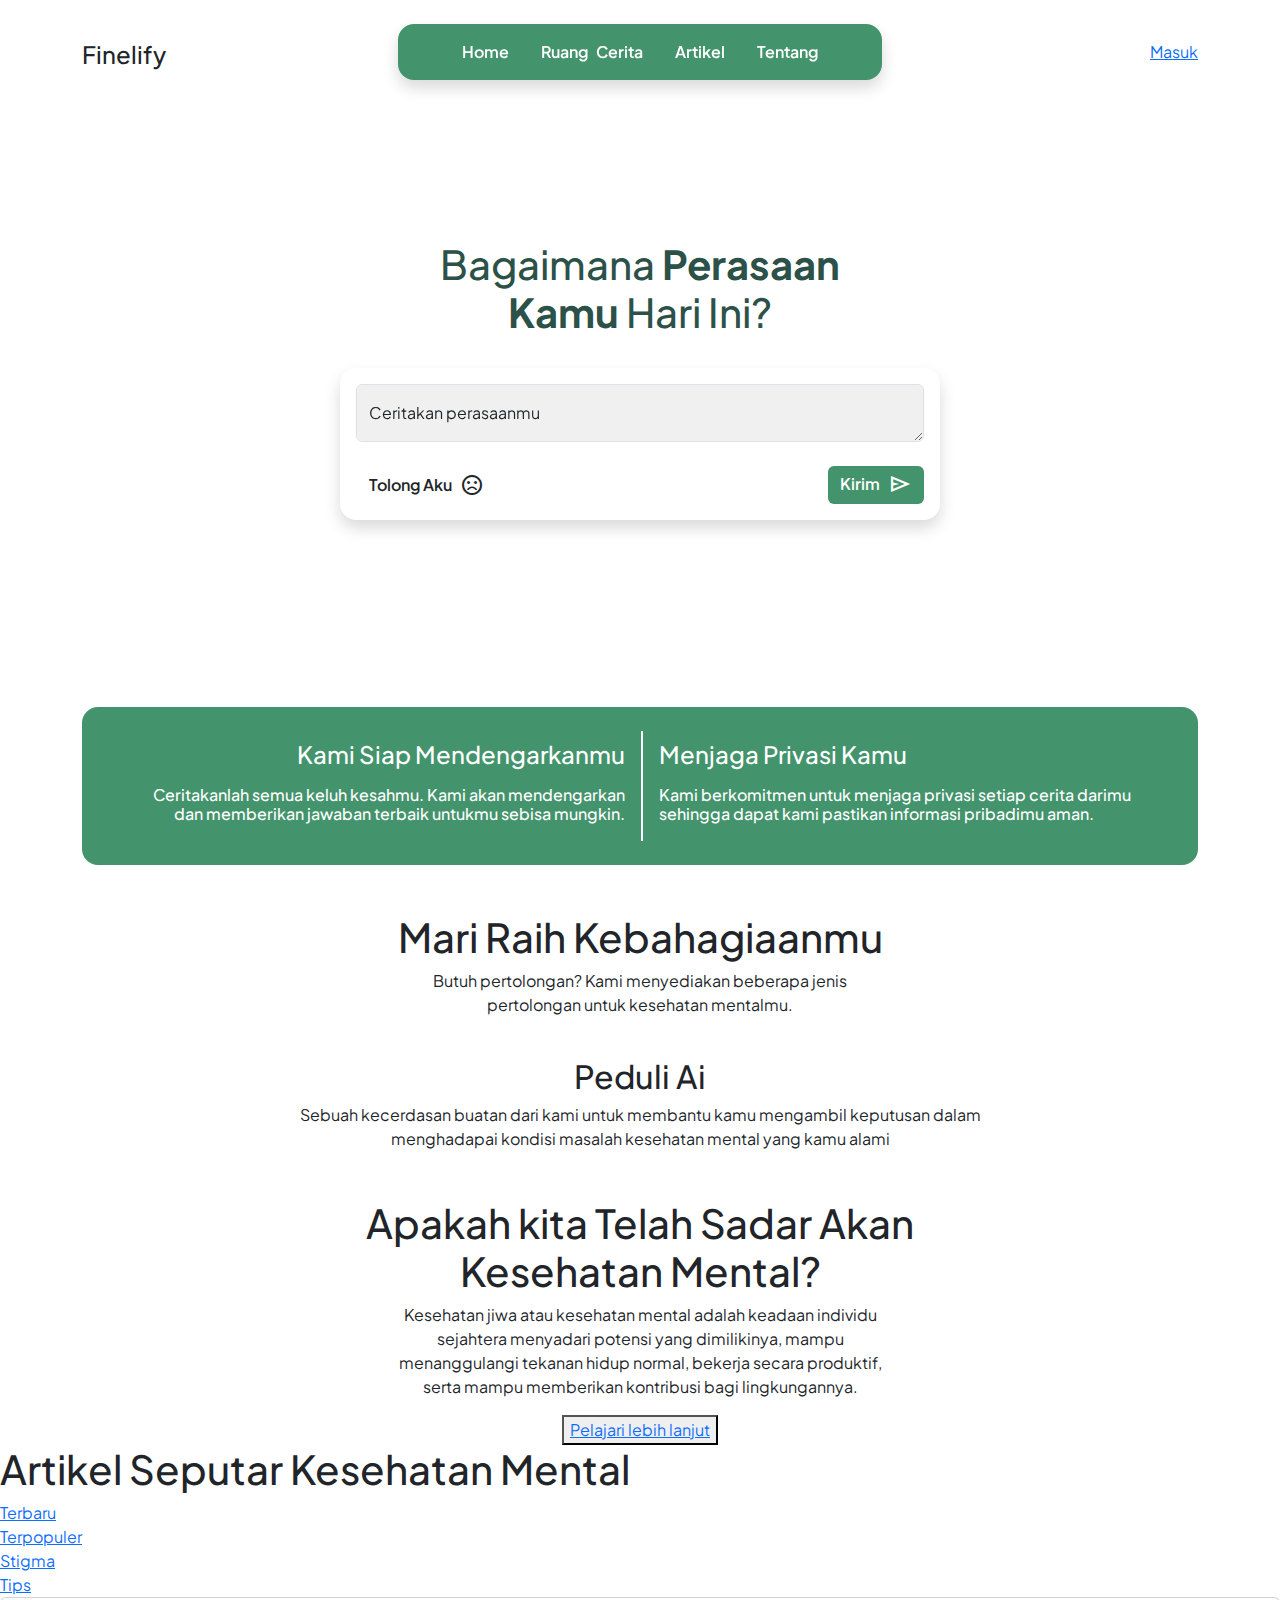
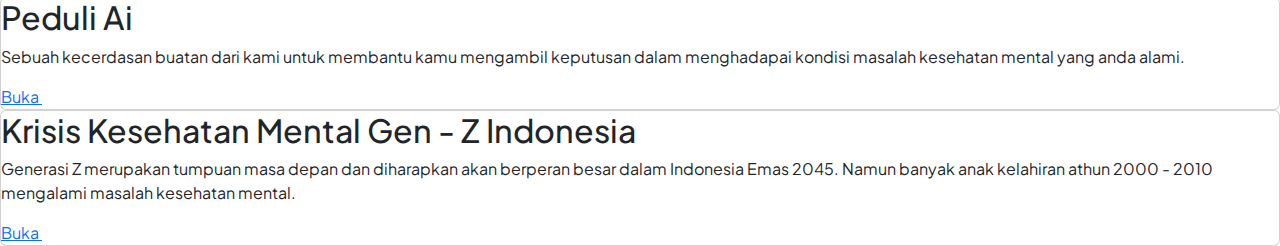
==== index.html @ 1e7fe2a2 "update" ====
<!DOCTYPE html>
<html lang="en">
<head>
    <meta charset="UTF-8">
    <meta name="viewport" content="width=device-width, initial-scale=1.0">
    <title>Finelify</title>
    <link rel="stylesheet" href="style.css">
    <link rel="stylesheet" href="https://fonts.googleapis.com/css2?family=Material+Symbols+Outlined">
    <link href="https://cdn.jsdelivr.net/npm/bootstrap@5.3.3/dist/css/bootstrap.min.css" rel="stylesheet" integrity="sha384-QWTKZyjpPEjISv5WaRU9OFeRpok6YctnYmDr5pNlyT2bRjXh0JMhjY6hW+ALEwIH" crossorigin="anonymous">
    <link rel="stylesheet" href="https://cdnjs.cloudflare.com/ajax/libs/animate.css/4.1.1/animate.min.css" />
    <link href="https://unpkg.com/aos@2.3.1/dist/aos.css" rel="stylesheet">
</head>
<body>
    <nav class="container d-flex justify-content-between mt-4">
        <div class="mt-3">
            <h4>Finelify</h4>
        </div>
        <div class="sticky-nav animate__animated animate__fadeInDownBig">
            <ul class="d-flex justify-content-center align-items-center py-3 px-5 rounded-4 shadow">
                <li><a href="#home" class="link-nav-text pt-1 px-3 fw-lg">Home</a></li>
                <li><a href="#ruang_cerita" class="link-nav-text pt-1 px-3 fw-lg">Ruang<span style="color: #43936C;">/</span>Cerita</a></li>
                <li><a href="#artikel" class="link-nav-text pt-1 px-3 fw-lg">Artikel</a></li>
                <li><a href="#tentang" class="link-nav-text pt-1 px-3 fw-lg">Tentang</a></li>
            </ul>
        </div>
        <div class="mt-3">
            <a href="login.html">Masuk</a>
            
        </div>
    </nav>

    <main class="container">
        <div class="hero d-flex justify-content-center align-items-center flex-column" style="height: 70vh; top: 100%;">
            <h1 style="
                color: #2C5148;
                max-width: 400px;
                text-align: center;
                ">
                Bagaimana <span class="fw-xl">Perasaan</span> <span class="fw-xl">Kamu</span> Hari Ini?
            </h1>
            <div class="container my-4 py-3 px-3 shadow rounded-4 bg-white" style="max-width: 600px;">
                <div class="form-floating">
                    <textarea class="form-control" style="background-color: #f0f0f0;" placeholder="Leave a comment here" id="floatingTextarea2" style="height: 100px"></textarea>
                    <label for="floatingTextarea2 ">Ceritakan perasaanmu</label>
                </div>
                <div class="d-flex justify-content-between mt-4">
                    <a class="d-flex justify-content-center btn flex-end" href="">
                       <span class="fw-lg me-2">Tolong Aku</span><span class="material-symbols-outlined">sentiment_dissatisfied</span>
                    </a>
                    <a class="d-flex justify-content-center btn flex-end btn-primary" href="" style="background-color: #43936C; border: none;">
                        <span class="fw-lg me-2">Kirim</span><span class="material-symbols-outlined">send</span>
                    </a>
                </div>
            </div>
            <img src="assets/ellipse.png" class="ellipse-left" alt="">
            <img src="assets/ellipse.png" class="ellipse-center" alt="">
            <img src="assets/ellipse.png" class="ellipse-right" alt="">
        </div>
        <div class="mb-5 rounded-4 animate__animated animate__fadeInUp" style="background-color: #43936C;">
            <div class="d-flex justify-content-center align-items-center px-5 py-4">
                <div class="ps1">
                    <h4 class="text-white mb-3" style="text-align: end;">Kami Siap Mendengarkanmu</h4>
                    <h6 class="text-white" style="text-align: end;">Ceritakanlah semua keluh kesahmu. Kami akan mendengarkan dan memberikan jawaban terbaik untukmu sebisa mungkin.</h6>
                </div>
                <div class="vl mx-3"></div>
                <div class="pe-1">
                    <h4 class="text-white mb-3" style="text-align: start;">Menjaga Privasi Kamu</h4>
                    <h6 class="text-white">Kami berkomitmen untuk menjaga privasi setiap cerita darimu sehingga dapat kami pastikan informasi pribadimu aman. </h6>
                </div>
            </div>
        </div>   
    </main>


    <section class="carousel" id="carousel">

        <div class="text-center">
            <h1>Mari Raih Kebahagiaanmu</h1>
            <p class="text1">Butuh pertolongan? Kami menyediakan beberapa jenis <br>
            pertolongan untuk kesehatan mentalmu.</p>
            <img src="assets/logo.png" alt="">
        </div>
        <div class="text-center">
            <h2>Peduli Ai</h2>
            <p class="text2">Sebuah kecerdasan buatan dari kami untuk membantu kamu mengambil keputusan dalam <br>
                menghadapai kondisi masalah kesehatan mental yang kamu alami</p>
        </div>

        <div class="dot-container d-flex justify-content-center gap-2 mt-5">
            <div class="dot bg-primary"></div>
            <div class="dot bg-secondary"></div>
            <div class="dot bg-secondary"></div>
            <div class="dot bg-secondary"></div>
            <div class="dot bg-secondary"></div>
            <div class="dot bg-secondary"></div>
          </div>




    <section class="education">

        <div class="text-center">
            <h1>Apakah kita Telah Sadar Akan <br>
            Kesehatan Mental?</h1>
            <p class="text1">Kesehatan jiwa atau kesehatan mental adalah keadaan individu <br>
            sejahtera menyadari potensi yang dimilikinya, mampu <br>
             menanggulangi tekanan hidup normal, bekerja secara produktif, <br>
             serta mampu memberikan kontribusi bagi lingkungannya.</p>
        </div>

        <div class="text-center">
            <button class="lanjut">
                <a href="">Pelajari lebih lanjut</a>
            </button>
        </div>


    </section>

    </section>


    <section class="artikelcard" id="artikel">
        
        <div class="mainpage">
            <h1>Artikel Seputar Kesehatan Mental</h1>

            <div class="kategori">
                <li><a href="#"><span class="underline">Terbaru</span></a></li>
                <li><a href="#">Terpopuler</a></li>
                <li><a href="#">Stigma</a></li>
                <li><a href="">Tips</a></li>
            </div>


            <div class="card-container">
                <div class="card">
                    <img src="assets/1.png" alt="">
                    <div class="card-content">
                        <h2>Peduli Ai</h2>
                        <p>Sebuah kecerdasan buatan dari kami untuk membantu kamu mengambil keputusan dalam menghadapai kondisi 
                        masalah kesehatan mental yang anda alami.</p>
                        <a href="" class="card-button">Buka
                            <img src="assets/Frame 22.png" alt="">
                        </a>
                    </div>
                </div>
                <div class="card">
                    <img src="assets/2.png" alt="">
                    <div class="card-content">
                        <h2>Krisis Kesehatan Mental Gen - Z Indonesia</h2>
                        <p>Generasi Z merupakan tumpuan masa depan dan diharapkan akan berperan besar dalam 
                        Indonesia Emas 2045. Namun banyak anak kelahiran athun 2000 - 2010 mengalami masalah kesehatan mental.</p>
                        <a href="" class="card-button">Buka
                            <img src="assets/Frame 22.png" alt="">
                        </a>
                    </div>
                </div>
            </div>


        </div>
        
    </section>


</body>
</html>
---- style.css ----
@import url('https://fonts.googleapis.com/css2?family=Plus+Jakarta+Sans:ital,wght@0,200..800;1,200..800&display=swap');

html * {
    font-family: "Plus Jakarta Sans", sans-serif;   
}

/* Navbar */
ul {
    list-style-type: none;
    background-color: #43936C;
}

.link-nav {
    text-decoration: none;
    color: #ffff;
    transition: 0.3s ease;
}

.link-nav-text {
    text-decoration: none;
    color: #ffff;
    transition: 0.3s ease;
}

.link-nav-text:hover {
    color: #C0DBCE;
    transition: 0.3s ease;
}

.link-nav-text:active {
    transform: scale(0.92);
    transition: 0.3s ease;
}

.link-nav-text:focus {
    transform: scale(0.5);
    transition: 0.3s ease;
}

.sticky-nav {
    position: fixed;
    display: flex;
    justify-content: center;
    align-items: center;
    z-index: 1;
    right: 50%;
    left: 50%;
}

.fw-sm {
    font-weight: 200;
}

.fw-df {
    font-weight: 400;
}

.fw-md {
    font-weight: 500;
}

.fw-lg {
    font-weight: 600;
}

.fw-xl {
    font-weight: 700;
}

.ellipse-left {
    position: absolute;
    right: 0;
    z-index: -1;
}

.ellipse-center {
    position: absolute;
    z-index: -1;
}

.ellipse-right {
    position: absolute;
    left: 0;
    z-index: -1;

}

.vl {
    border: 1px solid rgb(255, 255, 255);
    height: 110px;
  }


.login{
    margin: 0;
    padding: 0;
    box-sizing: border-box;
    position: relative;
    width: 100%;
    height: 100vh;
    display: flex;
}

section .imgbx{
    position: relative;
    width: 50%;
    height: 100%;
}

section .imgbx img {
    position: absolute;
    top: 0;
    left: 0;
    width: 60%;
    height: 100%;
    object-fit: cover;
}

section .contentbx {
    display: flex;
    justify-content:center;
    align-items: center;
    padding-left: 28%;
    width: 100%;
    height: 100%;
    position:absolute;
}

section .contentbx .formbx {
    width: 80%;
}

section .contentbx .formbx h2 {
    color: #214936;
    font-weight: bold;
    font-size: 2em;
    margin-bottom: 20px;
    display: inline-block;
    letter-spacing: 1px;

}

section .contentbx .formbx .inputbx {
    margin-bottom: 10px;

}

.forgot a {
    font-size: 14px;
    color: #214936;
    
}

.inputbx a{
    color: #214936;
}

section .contentbx .formbx .continue p{
    padding-left: 42%;
}

section .contentbx .formbx .inputbx span {
    font-size: 16px;
    margin-bottom: 5px;
    display: inline-block;
    color: #214936;
    font-weight: 500;
}

section .contentbx .formbx .agree{
    font-weight: 400;
    font-size: 14px;
}

section .contentbx .formbx .inputbx input{
    width: 100%;
    padding: 10px 20px;
    border-top: 1px solid black;
    outline: none;
    border: none;
} 

section .contentbx .formbx .inputbx input[type="submit"]{
    background: #43936C;
    color: #fff;
    outline: none;
    border: none;
    font-weight: medium;
    cursor: pointer;
    border-radius: 15px;
    margin-top: 15px;
}

section .contentbx .formbx .inputbx input[type="submit"]:hover{
    background: #347153;
}

.inputbx .btn{
    width: 100%;
    background-color: transparent;
    border-radius: 15px;
    cursor: pointer;
    margin-top: 10px;
    border: 1px solid #214936;
}


.btn img{
    width: 40px;
    height: 40px;
}

.inputbx p{
    margin-top: 15px;
    padding-left: 30%;
}
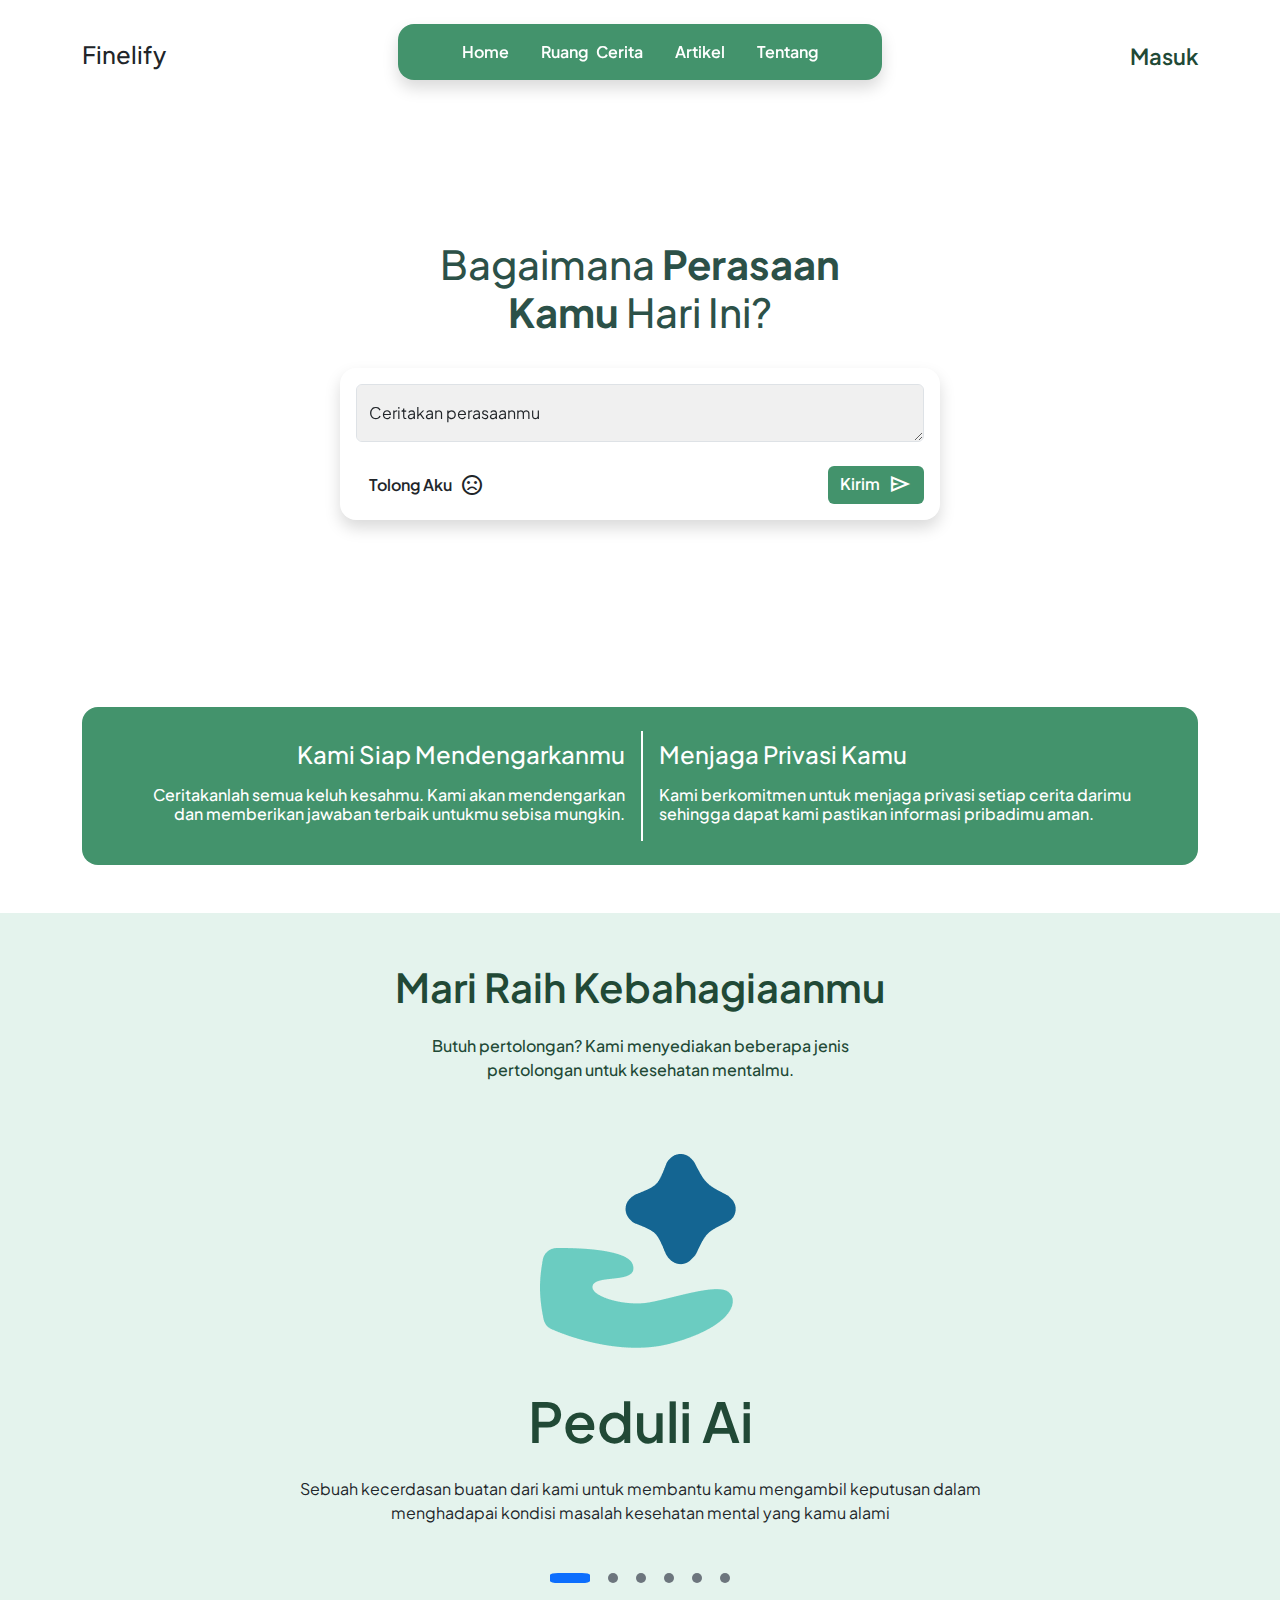
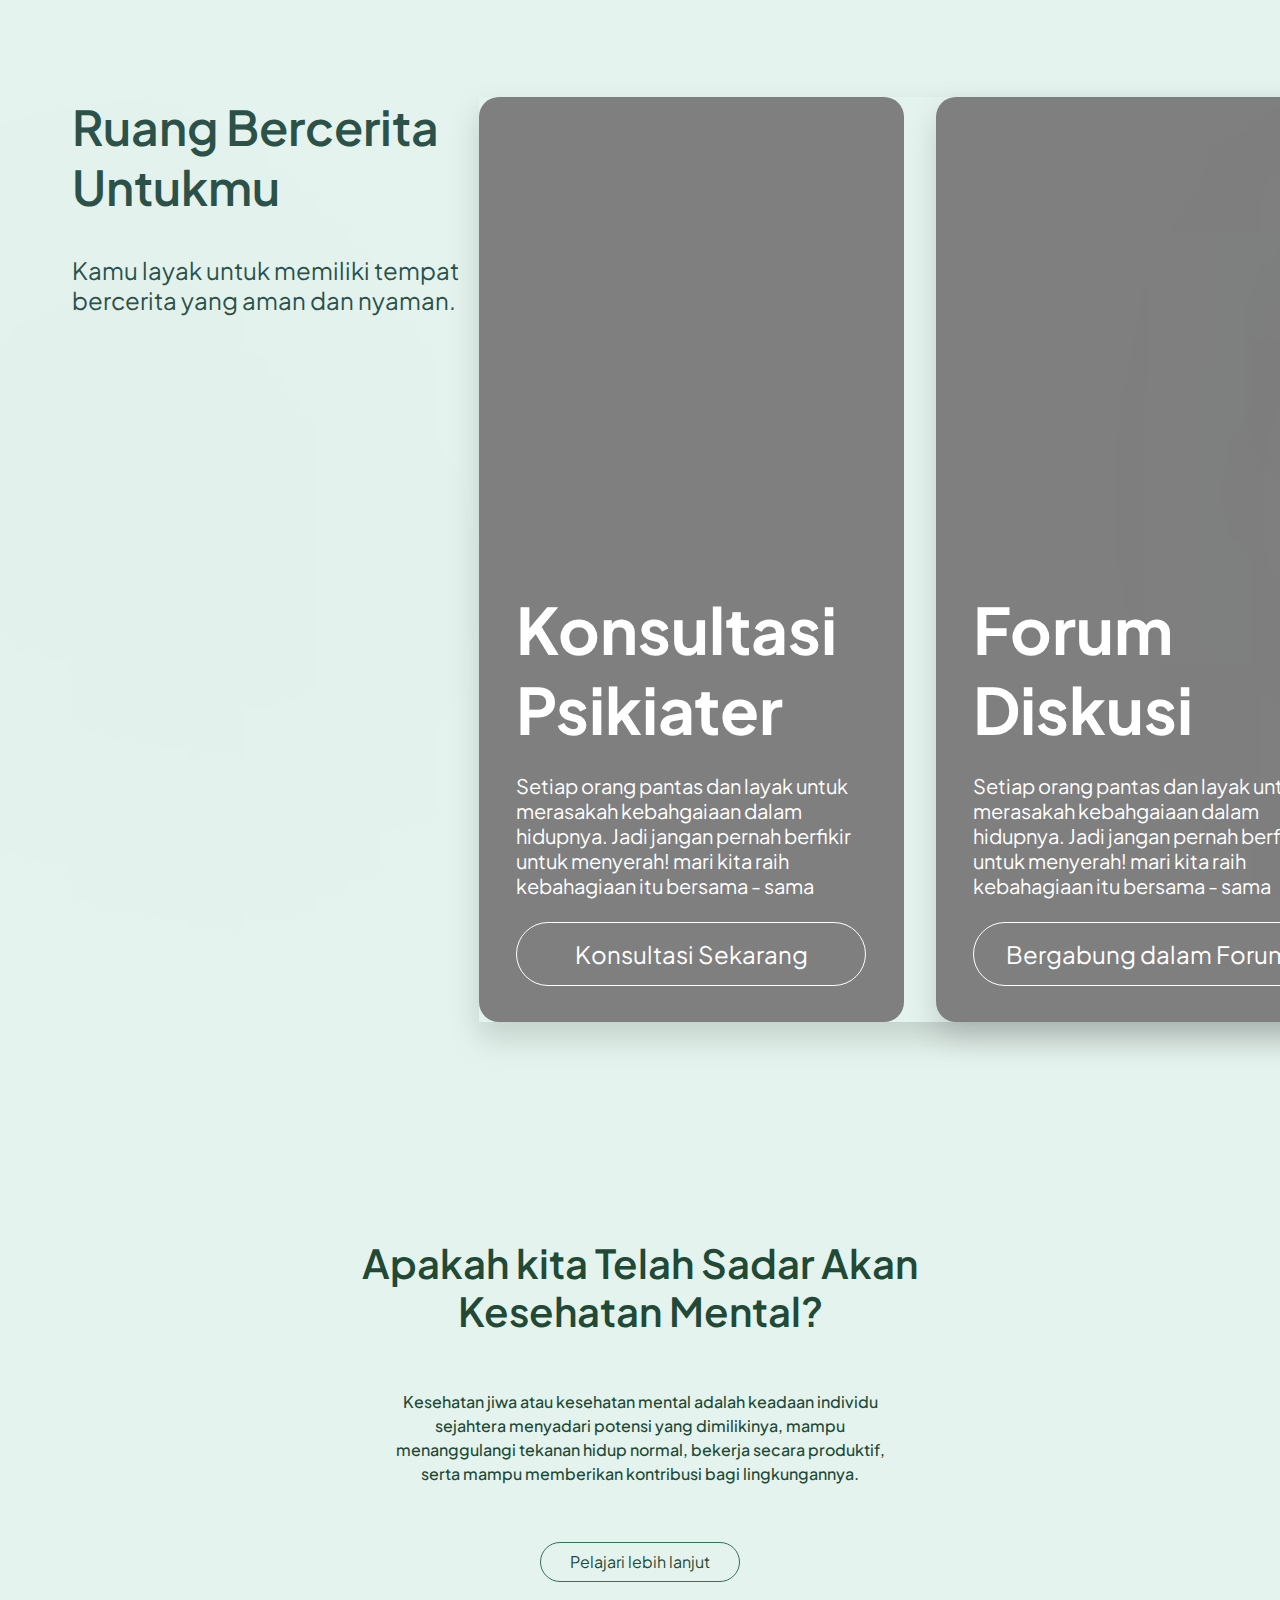
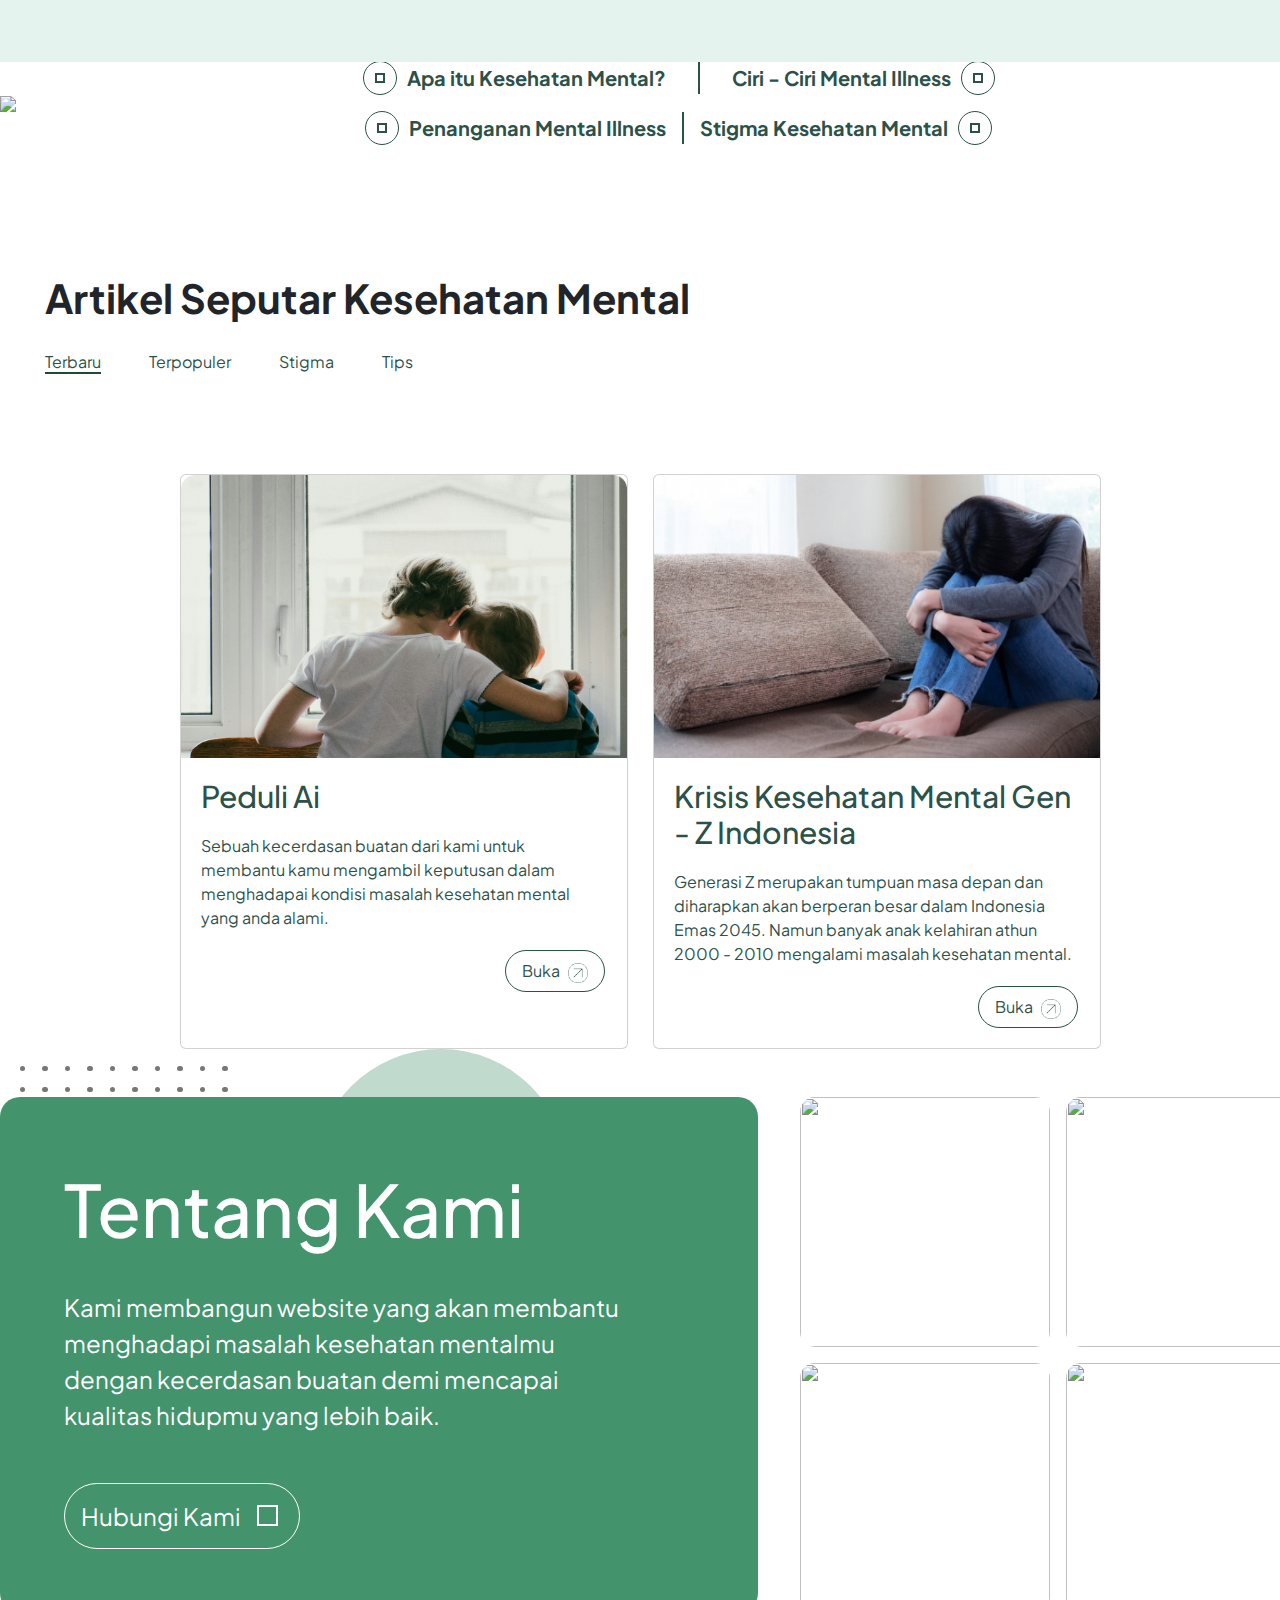
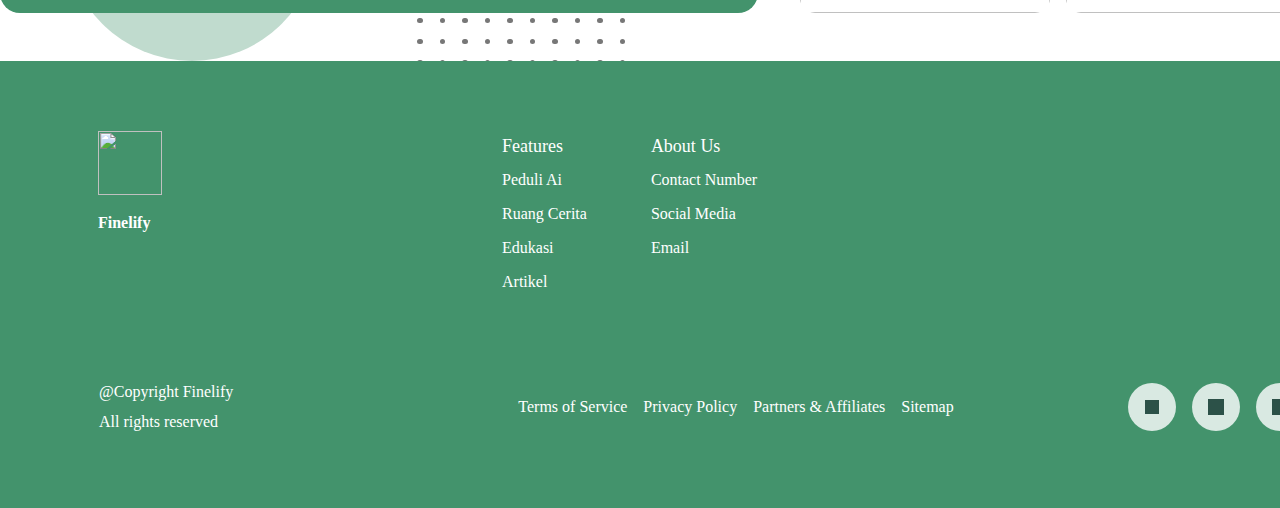
==== commit 0693077a: "update finelify" ====
--- a/index.html
+++ b/index.html
@@ -71,7 +71,6 @@
         </div>   
     </main>
 
-
     <section class="carousel" id="carousel">
 
         <div class="text-center">
@@ -93,7 +92,43 @@
             <div class="dot bg-secondary"></div>
             <div class="dot bg-secondary"></div>
             <div class="dot bg-secondary"></div>
+        </div>
+
+    <section>
+        <div style="width: 1440px; height: 1096px; padding-top: 64px; padding-bottom: 32px; padding-left: 64px; padding-right: 64px; justify-content: space-between; align-items: flex-start; display: inline-flex">
+            <div style="width: 651px; height: 651px; opacity: 0.40; background: #43936C; box-shadow: 200px 200px 200px; border-radius: 9999px; filter: blur(200px)"></div>
+            <div style="flex-direction: column; justify-content: flex-start; align-items: flex-start; gap: 38px; display: inline-flex">
+              <div style="width: 380px; color: #2C5148; font-size: 48px; font-family: Plus Jakarta Sans; font-weight: 600; line-height: 60px; word-wrap: break-word">Ruang Bercerita Untukmu</div>
+              <div style="width: 407px; color: #2C5148; font-size: 24px; font-family: Plus Jakarta Sans; font-weight: 400; line-height: 30px; word-wrap: break-word">Kamu layak untuk memiliki tempat bercerita yang aman dan nyaman.</div>
+            </div>
+            <div style="width: 882px; box-shadow: 0px 15px 30px rgba(0, 0, 0, 0.15); justify-content: flex-start; align-items: flex-start; gap: 32px; display: flex">
+              <div style="width: 425px; height: 925px; position: relative; background: white; border-radius: 20px; overflow: hidden">
+                <img style="width: 1685px; height: 1123px; left: -707px; top: -1px; position: absolute" src="assets/Frame 31.png" />
+                <div style="width: 500px; height: 1120px; left: -37px; top: -97px; position: absolute; background: rgba(0, 0, 0, 0.50)"></div>
+                <div style="left: 37px; top: 492px; position: absolute; flex-direction: column; justify-content: flex-start; align-items: flex-start; gap: 24px; display: inline-flex">
+                  <div style="width: 333px; color: white; font-size: 64px; font-family: Plus Jakarta Sans; font-weight: 700; line-height: 80px; word-wrap: break-word">Konsultasi Psikiater</div>
+                  <div style="width: 349px; color: white; font-size: 20px; font-family: Plus Jakarta Sans; font-weight: 400; line-height: 25px; word-wrap: break-word">Setiap orang pantas dan layak untuk merasakah kebahgaiaan dalam hidupnya. Jadi  jangan pernah berfikir untuk menyerah! mari kita raih kebahagiaan itu bersama - sama</div>
+                  <div style="width: 350px; padding-left: 10px; padding-right: 10px; padding-top: 16px; padding-bottom: 16px; border-radius: 100px; border: 0.50px white solid; justify-content: center; align-items: center; gap: 10px; display: inline-flex">
+                    <div style="color: white; font-size: 24px; font-family: Plus Jakarta Sans; font-weight: 400; line-height: 30px; word-wrap: break-word">Konsultasi Sekarang</div>
+                  </div>
+                </div>
+              </div>
+              <div style="width: 425px; height: 925px; position: relative; background: white; box-shadow: 0px 15px 30px rgba(0, 0, 0, 0.15); border-radius: 20px; overflow: hidden">
+                <img style="width: 1992px; height: 1120px; left: -783px; top: -97px; position: absolute" src="assets/Frame 32.png" />
+                <div style="width: 500px; height: 1120px; left: -37px; top: -97px; position: absolute; background: rgba(0, 0, 0, 0.50)"></div>
+                <div style="left: 37px; top: 492px; position: absolute; flex-direction: column; justify-content: flex-start; align-items: flex-start; gap: 24px; display: inline-flex">
+                  <div style="width: 235px; color: white; font-size: 64px; font-family: Plus Jakarta Sans; font-weight: 700; line-height: 80px; word-wrap: break-word">Forum Diskusi</div>
+                  <div style="width: 349px; color: white; font-size: 20px; font-family: Plus Jakarta Sans; font-weight: 400; line-height: 25px; word-wrap: break-word">Setiap orang pantas dan layak untuk merasakah kebahgaiaan dalam hidupnya. Jadi  jangan pernah berfikir untuk menyerah! mari kita raih kebahagiaan itu bersama - sama</div>
+                  <div style="width: 350px; padding-left: 10px; padding-right: 10px; padding-top: 16px; padding-bottom: 16px; border-radius: 100px; border: 0.50px white solid; justify-content: center; align-items: center; gap: 10px; display: inline-flex">
+                    <div style="color: white; font-size: 24px; font-family: Plus Jakarta Sans; font-weight: 400; line-height: 30px; word-wrap: break-word">Bergabung dalam Forum</div>
+                  </div>
+                </div>
+              </div>
+            </div>
+            <div style="width: 700px; height: 700px; opacity: 0.40; background: #43936C; box-shadow: 200px 200px 200px; border-radius: 9999px; filter: blur(200px)"></div>
+            <div style="width: 450px; height: 450px; opacity: 0.40; background: #43936C; box-shadow: 200px 200px 200px; border-radius: 9999px; filter: blur(200px)"></div>
           </div>
+    </section>
 
 
 
@@ -120,6 +155,53 @@
 
     </section>
 
+    <section class="ruangcerita" id="ruangcerita">
+        <div style="width: 1357px; height: 32px; justify-content: center; align-items: flex-start; gap: 32px; display: inline-flex">
+            <div style="height: 32px; border-radius: 10px; justify-content: flex-end; align-items: center; gap: 10px; display: flex">
+              <div style="padding: 4px; border-radius: 100px; border: 1px #2C5148 solid; justify-content: center; align-items: center; gap: 10px; display: flex">
+                <div style="width: 24px; height: 24px; position: relative">
+                  <div style="width: 10px; height: 10px; left: 7px; top: 7px; position: absolute; border: 2px #2C5148 solid"></div>
+                  <div style="width: 10px; height: 10px; left: 7px; top: 7px; position: absolute; border: 2px #2C5148 solid"></div>
+                </div>
+              </div>
+              <div style="text-align: center; color: #2C5148; font-size: 20px; font-family: Plus Jakarta Sans; font-weight: 700; line-height: 25px; word-wrap: break-word">Apa itu Kesehatan Mental?</div>
+            </div>
+            <div style="width: 0px; align-self: stretch; border: 1px #2C5148 solid"></div>
+            <div style="height: 32px; border-radius: 10px; justify-content: flex-start; align-items: center; gap: 10px; display: flex">
+              <div style="text-align: center; color: #2C5148; font-size: 20px; font-family: Plus Jakarta Sans; font-weight: 700; line-height: 25px; word-wrap: break-word">Ciri - Ciri Mental Illness</div>
+              <div style="padding: 4px; border-radius: 100px; border: 1px #2C5148 solid; justify-content: center; align-items: center; gap: 10px; display: flex">
+                <div style="width: 24px; height: 24px; position: relative">
+                  <div style="width: 10px; height: 10px; left: 7px; top: 7px; position: absolute; border: 2px #2C5148 solid"></div>
+                  <div style="width: 10px; height: 10px; left: 7px; top: 7px; position: absolute; border: 2px #2C5148 solid"></div>
+                </div>
+              </div>
+            </div>
+          </div>
+          <br>
+          <img src="assets/Ornament.png" style="display: flex; align-items: center; justify-content: center;">
+          
+          <div style="width: 1357px; height: 32px; justify-content: center; align-items: flex-start; gap: 16px; display: inline-flex">
+            <div style="height: 32px; border-radius: 10px; justify-content: flex-end; align-items: center; gap: 10px; display: flex">
+              <div style="padding: 4px; border-radius: 100px; border: 1px #2C5148 solid; justify-content: center; align-items: center; gap: 10px; display: flex">
+                <div style="width: 24px; height: 24px; position: relative">
+                  <div style="width: 10px; height: 10px; left: 7px; top: 7px; position: absolute; border: 2px #2C5148 solid"></div>
+                  <div style="width: 10px; height: 10px; left: 7px; top: 7px; position: absolute; border: 2px #2C5148 solid"></div>
+                </div>
+              </div>
+              <div style="text-align: center; color: #2C5148; font-size: 20px; font-family: Plus Jakarta Sans; font-weight: 700; line-height: 25px; word-wrap: break-word">Penanganan Mental Illness</div>
+            </div>
+            <div style="width: 0px; align-self: stretch; border: 1px #2C5148 solid"></div>
+            <div style="height: 32px; border-radius: 10px; justify-content: flex-start; align-items: center; gap: 10px; display: flex">
+              <div style="text-align: center; color: #2C5148; font-size: 20px; font-family: Plus Jakarta Sans; font-weight: 700; line-height: 25px; word-wrap: break-word">Stigma Kesehatan Mental</div>
+              <div style="padding: 4px; border-radius: 100px; border: 1px #2C5148 solid; justify-content: center; align-items: center; gap: 10px; display: flex">
+                <div style="width: 24px; height: 24px; position: relative">
+                  <div style="width: 10px; height: 10px; left: 7px; top: 7px; position: absolute; border: 2px #2C5148 solid"></div>
+                  <div style="width: 10px; height: 10px; left: 7px; top: 7px; position: absolute; border: 2px #2C5148 solid"></div>
+                </div>
+              </div>
+            </div>
+          </div>
+    </section>
 
     <section class="artikelcard" id="artikel">
         
@@ -161,6 +243,304 @@
 
 
         </div>
+
+        <section>
+            <div style="width: 1316px; height: 612px; position: relative">
+                <div style="width: 254px; height: 254px; left: 314px; top: 0px; position: absolute; background: #C0DBCE; border-radius: 9999px"></div>
+                <div style="width: 254px; height: 254px; left: 65px; top: 358px; position: absolute; background: #C0DBCE; border-radius: 9999px"></div>
+                <div style="width: 207.90px; height: 194px; left: 19.94px; top: 17px; position: absolute">
+                  <div style="width: 5.36px; height: 5px; left: 45.01px; top: 0px; position: absolute; background: #777777; border-radius: 9999px"></div>
+                  <div style="width: 5.36px; height: 5px; left: 45.01px; top: 105px; position: absolute; background: #777777; border-radius: 9999px"></div>
+                  <div style="width: 5.36px; height: 5px; left: 180.04px; top: 0px; position: absolute; background: #777777; border-radius: 9999px"></div>
+                  <div style="width: 5.36px; height: 5px; left: 180.04px; top: 105px; position: absolute; background: #777777; border-radius: 9999px"></div>
+                  <div style="width: 5.36px; height: 5px; left: 180.04px; top: 21px; position: absolute; background: #777777; border-radius: 9999px"></div>
+                  <div style="width: 5.36px; height: 5px; left: 180.04px; top: 126px; position: absolute; background: #777777; border-radius: 9999px"></div>
+                  <div style="width: 5.36px; height: 5px; left: 180.04px; top: 42px; position: absolute; background: #777777; border-radius: 9999px"></div>
+                  <div style="width: 5.36px; height: 5px; left: 180.04px; top: 147px; position: absolute; background: #777777; border-radius: 9999px"></div>
+                  <div style="width: 5.36px; height: 5px; left: 180.04px; top: 63px; position: absolute; background: #777777; border-radius: 9999px"></div>
+                  <div style="width: 5.36px; height: 5px; left: 180.04px; top: 168px; position: absolute; background: #777777; border-radius: 9999px"></div>
+                  <div style="width: 5.36px; height: 5px; left: 180.04px; top: 84px; position: absolute; background: #777777; border-radius: 9999px"></div>
+                  <div style="width: 5.36px; height: 5px; left: 180.04px; top: 189px; position: absolute; background: #777777; border-radius: 9999px"></div>
+                  <div style="width: 5.36px; height: 5px; left: 112.52px; top: 0px; position: absolute; background: #777777; border-radius: 9999px"></div>
+                  <div style="width: 5.36px; height: 5px; left: 112.52px; top: 105px; position: absolute; background: #777777; border-radius: 9999px"></div>
+                  <div style="width: 5.36px; height: 5px; left: 22.50px; top: 0px; position: absolute; background: #777777; border-radius: 9999px"></div>
+                  <div style="width: 5.36px; height: 5px; left: 22.50px; top: 105px; position: absolute; background: #777777; border-radius: 9999px"></div>
+                  <div style="width: 5.36px; height: 5px; left: 157.53px; top: 0px; position: absolute; background: #777777; border-radius: 9999px"></div>
+                  <div style="width: 5.36px; height: 5px; left: 157.53px; top: 105px; position: absolute; background: #777777; border-radius: 9999px"></div>
+                  <div style="width: 5.36px; height: 5px; left: 157.53px; top: 21px; position: absolute; background: #777777; border-radius: 9999px"></div>
+                  <div style="width: 5.36px; height: 5px; left: 157.53px; top: 126px; position: absolute; background: #777777; border-radius: 9999px"></div>
+                  <div style="width: 5.36px; height: 5px; left: 157.53px; top: 42px; position: absolute; background: #777777; border-radius: 9999px"></div>
+                  <div style="width: 5.36px; height: 5px; left: 157.53px; top: 147px; position: absolute; background: #777777; border-radius: 9999px"></div>
+                  <div style="width: 5.36px; height: 5px; left: 157.53px; top: 63px; position: absolute; background: #777777; border-radius: 9999px"></div>
+                  <div style="width: 5.36px; height: 5px; left: 157.53px; top: 168px; position: absolute; background: #777777; border-radius: 9999px"></div>
+                  <div style="width: 5.36px; height: 5px; left: 157.53px; top: 84px; position: absolute; background: #777777; border-radius: 9999px"></div>
+                  <div style="width: 5.36px; height: 5px; left: 157.53px; top: 189px; position: absolute; background: #777777; border-radius: 9999px"></div>
+                  <div style="width: 5.36px; height: 5px; left: 90.02px; top: 0px; position: absolute; background: #777777; border-radius: 9999px"></div>
+                  <div style="width: 5.36px; height: 5px; left: 90.02px; top: 105px; position: absolute; background: #777777; border-radius: 9999px"></div>
+                  <div style="width: 5.36px; height: 5px; left: 0px; top: 0px; position: absolute; background: #777777; border-radius: 9999px"></div>
+                  <div style="width: 5.36px; height: 5px; left: 0px; top: 105px; position: absolute; background: #777777; border-radius: 9999px"></div>
+                  <div style="width: 5.36px; height: 5px; left: 135.03px; top: 0px; position: absolute; background: #777777; border-radius: 9999px"></div>
+                  <div style="width: 5.36px; height: 5px; left: 135.03px; top: 105px; position: absolute; background: #777777; border-radius: 9999px"></div>
+                  <div style="width: 5.36px; height: 5px; left: 135.03px; top: 21px; position: absolute; background: #777777; border-radius: 9999px"></div>
+                  <div style="width: 5.36px; height: 5px; left: 135.03px; top: 126px; position: absolute; background: #777777; border-radius: 9999px"></div>
+                  <div style="width: 5.36px; height: 5px; left: 135.03px; top: 42px; position: absolute; background: #777777; border-radius: 9999px"></div>
+                  <div style="width: 5.36px; height: 5px; left: 135.03px; top: 147px; position: absolute; background: #777777; border-radius: 9999px"></div>
+                  <div style="width: 5.36px; height: 5px; left: 135.03px; top: 63px; position: absolute; background: #777777; border-radius: 9999px"></div>
+                  <div style="width: 5.36px; height: 5px; left: 135.03px; top: 168px; position: absolute; background: #777777; border-radius: 9999px"></div>
+                  <div style="width: 5.36px; height: 5px; left: 135.03px; top: 84px; position: absolute; background: #777777; border-radius: 9999px"></div>
+                  <div style="width: 5.36px; height: 5px; left: 135.03px; top: 189px; position: absolute; background: #777777; border-radius: 9999px"></div>
+                  <div style="width: 5.36px; height: 5px; left: 67.51px; top: 0px; position: absolute; background: #777777; border-radius: 9999px"></div>
+                  <div style="width: 5.36px; height: 5px; left: 67.51px; top: 105px; position: absolute; background: #777777; border-radius: 9999px"></div>
+                  <div style="width: 5.36px; height: 5px; left: 202.54px; top: 0px; position: absolute; background: #777777; border-radius: 9999px"></div>
+                  <div style="width: 5.36px; height: 5px; left: 202.54px; top: 105px; position: absolute; background: #777777; border-radius: 9999px"></div>
+                  <div style="width: 5.36px; height: 5px; left: 202.54px; top: 21px; position: absolute; background: #777777; border-radius: 9999px"></div>
+                  <div style="width: 5.36px; height: 5px; left: 202.54px; top: 126px; position: absolute; background: #777777; border-radius: 9999px"></div>
+                  <div style="width: 5.36px; height: 5px; left: 202.54px; top: 42px; position: absolute; background: #777777; border-radius: 9999px"></div>
+                  <div style="width: 5.36px; height: 5px; left: 202.54px; top: 147px; position: absolute; background: #777777; border-radius: 9999px"></div>
+                  <div style="width: 5.36px; height: 5px; left: 202.54px; top: 63px; position: absolute; background: #777777; border-radius: 9999px"></div>
+                  <div style="width: 5.36px; height: 5px; left: 202.54px; top: 168px; position: absolute; background: #777777; border-radius: 9999px"></div>
+                  <div style="width: 5.36px; height: 5px; left: 202.54px; top: 84px; position: absolute; background: #777777; border-radius: 9999px"></div>
+                  <div style="width: 5.36px; height: 5px; left: 202.54px; top: 189px; position: absolute; background: #777777; border-radius: 9999px"></div>
+                  <div style="width: 5.36px; height: 5px; left: 45.01px; top: 21px; position: absolute; background: #777777; border-radius: 9999px"></div>
+                  <div style="width: 5.36px; height: 5px; left: 45.01px; top: 126px; position: absolute; background: #777777; border-radius: 9999px"></div>
+                  <div style="width: 5.36px; height: 5px; left: 112.52px; top: 21px; position: absolute; background: #777777; border-radius: 9999px"></div>
+                  <div style="width: 5.36px; height: 5px; left: 112.52px; top: 126px; position: absolute; background: #777777; border-radius: 9999px"></div>
+                  <div style="width: 5.36px; height: 5px; left: 22.50px; top: 21px; position: absolute; background: #777777; border-radius: 9999px"></div>
+                  <div style="width: 5.36px; height: 5px; left: 22.50px; top: 126px; position: absolute; background: #777777; border-radius: 9999px"></div>
+                  <div style="width: 5.36px; height: 5px; left: 90.02px; top: 21px; position: absolute; background: #777777; border-radius: 9999px"></div>
+                  <div style="width: 5.36px; height: 5px; left: 90.02px; top: 126px; position: absolute; background: #777777; border-radius: 9999px"></div>
+                  <div style="width: 5.36px; height: 5px; left: 0px; top: 21px; position: absolute; background: #777777; border-radius: 9999px"></div>
+                  <div style="width: 5.36px; height: 5px; left: 0px; top: 126px; position: absolute; background: #777777; border-radius: 9999px"></div>
+                  <div style="width: 5.36px; height: 5px; left: 67.51px; top: 21px; position: absolute; background: #777777; border-radius: 9999px"></div>
+                  <div style="width: 5.36px; height: 5px; left: 67.51px; top: 126px; position: absolute; background: #777777; border-radius: 9999px"></div>
+                  <div style="width: 5.36px; height: 5px; left: 45.01px; top: 42px; position: absolute; background: #777777; border-radius: 9999px"></div>
+                  <div style="width: 5.36px; height: 5px; left: 45.01px; top: 147px; position: absolute; background: #777777; border-radius: 9999px"></div>
+                  <div style="width: 5.36px; height: 5px; left: 45.01px; top: 63px; position: absolute; background: #777777; border-radius: 9999px"></div>
+                  <div style="width: 5.36px; height: 5px; left: 45.01px; top: 168px; position: absolute; background: #777777; border-radius: 9999px"></div>
+                  <div style="width: 5.36px; height: 5px; left: 45.01px; top: 84px; position: absolute; background: #777777; border-radius: 9999px"></div>
+                  <div style="width: 5.36px; height: 5px; left: 45.01px; top: 189px; position: absolute; background: #777777; border-radius: 9999px"></div>
+                  <div style="width: 5.36px; height: 5px; left: 112.52px; top: 42px; position: absolute; background: #777777; border-radius: 9999px"></div>
+                  <div style="width: 5.36px; height: 5px; left: 112.52px; top: 147px; position: absolute; background: #777777; border-radius: 9999px"></div>
+                  <div style="width: 5.36px; height: 5px; left: 112.52px; top: 63px; position: absolute; background: #777777; border-radius: 9999px"></div>
+                  <div style="width: 5.36px; height: 5px; left: 112.52px; top: 168px; position: absolute; background: #777777; border-radius: 9999px"></div>
+                  <div style="width: 5.36px; height: 5px; left: 112.52px; top: 84px; position: absolute; background: #777777; border-radius: 9999px"></div>
+                  <div style="width: 5.36px; height: 5px; left: 112.52px; top: 189px; position: absolute; background: #777777; border-radius: 9999px"></div>
+                  <div style="width: 5.36px; height: 5px; left: 22.50px; top: 42px; position: absolute; background: #777777; border-radius: 9999px"></div>
+                  <div style="width: 5.36px; height: 5px; left: 22.50px; top: 147px; position: absolute; background: #777777; border-radius: 9999px"></div>
+                  <div style="width: 5.36px; height: 5px; left: 22.50px; top: 63px; position: absolute; background: #777777; border-radius: 9999px"></div>
+                  <div style="width: 5.36px; height: 5px; left: 22.50px; top: 168px; position: absolute; background: #777777; border-radius: 9999px"></div>
+                  <div style="width: 5.36px; height: 5px; left: 22.50px; top: 84px; position: absolute; background: #777777; border-radius: 9999px"></div>
+                  <div style="width: 5.36px; height: 5px; left: 22.50px; top: 189px; position: absolute; background: #777777; border-radius: 9999px"></div>
+                  <div style="width: 5.36px; height: 5px; left: 90.02px; top: 42px; position: absolute; background: #777777; border-radius: 9999px"></div>
+                  <div style="width: 5.36px; height: 5px; left: 90.02px; top: 147px; position: absolute; background: #777777; border-radius: 9999px"></div>
+                  <div style="width: 5.36px; height: 5px; left: 90.02px; top: 63px; position: absolute; background: #777777; border-radius: 9999px"></div>
+                  <div style="width: 5.36px; height: 5px; left: 90.02px; top: 168px; position: absolute; background: #777777; border-radius: 9999px"></div>
+                  <div style="width: 5.36px; height: 5px; left: 90.02px; top: 84px; position: absolute; background: #777777; border-radius: 9999px"></div>
+                  <div style="width: 5.36px; height: 5px; left: 90.02px; top: 189px; position: absolute; background: #777777; border-radius: 9999px"></div>
+                  <div style="width: 5.36px; height: 5px; left: 0px; top: 42px; position: absolute; background: #777777; border-radius: 9999px"></div>
+                  <div style="width: 5.36px; height: 5px; left: 0px; top: 147px; position: absolute; background: #777777; border-radius: 9999px"></div>
+                  <div style="width: 5.36px; height: 5px; left: 0px; top: 63px; position: absolute; background: #777777; border-radius: 9999px"></div>
+                  <div style="width: 5.36px; height: 5px; left: 0px; top: 168px; position: absolute; background: #777777; border-radius: 9999px"></div>
+                  <div style="width: 5.36px; height: 5px; left: 0px; top: 84px; position: absolute; background: #777777; border-radius: 9999px"></div>
+                  <div style="width: 5.36px; height: 5px; left: 0px; top: 189px; position: absolute; background: #777777; border-radius: 9999px"></div>
+                  <div style="width: 5.36px; height: 5px; left: 67.51px; top: 42px; position: absolute; background: #777777; border-radius: 9999px"></div>
+                  <div style="width: 5.36px; height: 5px; left: 67.51px; top: 147px; position: absolute; background: #777777; border-radius: 9999px"></div>
+                  <div style="width: 5.36px; height: 5px; left: 67.51px; top: 63px; position: absolute; background: #777777; border-radius: 9999px"></div>
+                  <div style="width: 5.36px; height: 5px; left: 67.51px; top: 168px; position: absolute; background: #777777; border-radius: 9999px"></div>
+                  <div style="width: 5.36px; height: 5px; left: 67.51px; top: 84px; position: absolute; background: #777777; border-radius: 9999px"></div>
+                  <div style="width: 5.36px; height: 5px; left: 67.51px; top: 189px; position: absolute; background: #777777; border-radius: 9999px"></div>
+                </div>
+                <div style="width: 207.90px; height: 194px; left: 417.40px; top: 422px; position: absolute">
+                  <div style="width: 5.36px; height: 5px; left: 45.01px; top: 0px; position: absolute; background: #777777; border-radius: 9999px"></div>
+                  <div style="width: 5.36px; height: 5px; left: 45.01px; top: 105px; position: absolute; background: #777777; border-radius: 9999px"></div>
+                  <div style="width: 5.36px; height: 5px; left: 180.04px; top: 0px; position: absolute; background: #777777; border-radius: 9999px"></div>
+                  <div style="width: 5.36px; height: 5px; left: 180.04px; top: 105px; position: absolute; background: #777777; border-radius: 9999px"></div>
+                  <div style="width: 5.36px; height: 5px; left: 180.04px; top: 21px; position: absolute; background: #777777; border-radius: 9999px"></div>
+                  <div style="width: 5.36px; height: 5px; left: 180.04px; top: 126px; position: absolute; background: #777777; border-radius: 9999px"></div>
+                  <div style="width: 5.36px; height: 5px; left: 180.04px; top: 42px; position: absolute; background: #777777; border-radius: 9999px"></div>
+                  <div style="width: 5.36px; height: 5px; left: 180.04px; top: 147px; position: absolute; background: #777777; border-radius: 9999px"></div>
+                  <div style="width: 5.36px; height: 5px; left: 180.04px; top: 63px; position: absolute; background: #777777; border-radius: 9999px"></div>
+                  <div style="width: 5.36px; height: 5px; left: 180.04px; top: 168px; position: absolute; background: #777777; border-radius: 9999px"></div>
+                  <div style="width: 5.36px; height: 5px; left: 180.04px; top: 84px; position: absolute; background: #777777; border-radius: 9999px"></div>
+                  <div style="width: 5.36px; height: 5px; left: 180.04px; top: 189px; position: absolute; background: #777777; border-radius: 9999px"></div>
+                  <div style="width: 5.36px; height: 5px; left: 112.52px; top: 0px; position: absolute; background: #777777; border-radius: 9999px"></div>
+                  <div style="width: 5.36px; height: 5px; left: 112.52px; top: 105px; position: absolute; background: #777777; border-radius: 9999px"></div>
+                  <div style="width: 5.36px; height: 5px; left: 22.50px; top: 0px; position: absolute; background: #777777; border-radius: 9999px"></div>
+                  <div style="width: 5.36px; height: 5px; left: 22.50px; top: 105px; position: absolute; background: #777777; border-radius: 9999px"></div>
+                  <div style="width: 5.36px; height: 5px; left: 157.53px; top: 0px; position: absolute; background: #777777; border-radius: 9999px"></div>
+                  <div style="width: 5.36px; height: 5px; left: 157.53px; top: 105px; position: absolute; background: #777777; border-radius: 9999px"></div>
+                  <div style="width: 5.36px; height: 5px; left: 157.53px; top: 21px; position: absolute; background: #777777; border-radius: 9999px"></div>
+                  <div style="width: 5.36px; height: 5px; left: 157.53px; top: 126px; position: absolute; background: #777777; border-radius: 9999px"></div>
+                  <div style="width: 5.36px; height: 5px; left: 157.53px; top: 42px; position: absolute; background: #777777; border-radius: 9999px"></div>
+                  <div style="width: 5.36px; height: 5px; left: 157.53px; top: 147px; position: absolute; background: #777777; border-radius: 9999px"></div>
+                  <div style="width: 5.36px; height: 5px; left: 157.53px; top: 63px; position: absolute; background: #777777; border-radius: 9999px"></div>
+                  <div style="width: 5.36px; height: 5px; left: 157.53px; top: 168px; position: absolute; background: #777777; border-radius: 9999px"></div>
+                  <div style="width: 5.36px; height: 5px; left: 157.53px; top: 84px; position: absolute; background: #777777; border-radius: 9999px"></div>
+                  <div style="width: 5.36px; height: 5px; left: 157.53px; top: 189px; position: absolute; background: #777777; border-radius: 9999px"></div>
+                  <div style="width: 5.36px; height: 5px; left: 90.02px; top: 0px; position: absolute; background: #777777; border-radius: 9999px"></div>
+                  <div style="width: 5.36px; height: 5px; left: 90.02px; top: 105px; position: absolute; background: #777777; border-radius: 9999px"></div>
+                  <div style="width: 5.36px; height: 5px; left: 0px; top: 0px; position: absolute; background: #777777; border-radius: 9999px"></div>
+                  <div style="width: 5.36px; height: 5px; left: 0px; top: 105px; position: absolute; background: #777777; border-radius: 9999px"></div>
+                  <div style="width: 5.36px; height: 5px; left: 135.03px; top: 0px; position: absolute; background: #777777; border-radius: 9999px"></div>
+                  <div style="width: 5.36px; height: 5px; left: 135.03px; top: 105px; position: absolute; background: #777777; border-radius: 9999px"></div>
+                  <div style="width: 5.36px; height: 5px; left: 135.03px; top: 21px; position: absolute; background: #777777; border-radius: 9999px"></div>
+                  <div style="width: 5.36px; height: 5px; left: 135.03px; top: 126px; position: absolute; background: #777777; border-radius: 9999px"></div>
+                  <div style="width: 5.36px; height: 5px; left: 135.03px; top: 42px; position: absolute; background: #777777; border-radius: 9999px"></div>
+                  <div style="width: 5.36px; height: 5px; left: 135.03px; top: 147px; position: absolute; background: #777777; border-radius: 9999px"></div>
+                  <div style="width: 5.36px; height: 5px; left: 135.03px; top: 63px; position: absolute; background: #777777; border-radius: 9999px"></div>
+                  <div style="width: 5.36px; height: 5px; left: 135.03px; top: 168px; position: absolute; background: #777777; border-radius: 9999px"></div>
+                  <div style="width: 5.36px; height: 5px; left: 135.03px; top: 84px; position: absolute; background: #777777; border-radius: 9999px"></div>
+                  <div style="width: 5.36px; height: 5px; left: 135.03px; top: 189px; position: absolute; background: #777777; border-radius: 9999px"></div>
+                  <div style="width: 5.36px; height: 5px; left: 67.51px; top: 0px; position: absolute; background: #777777; border-radius: 9999px"></div>
+                  <div style="width: 5.36px; height: 5px; left: 67.51px; top: 105px; position: absolute; background: #777777; border-radius: 9999px"></div>
+                  <div style="width: 5.36px; height: 5px; left: 202.54px; top: 0px; position: absolute; background: #777777; border-radius: 9999px"></div>
+                  <div style="width: 5.36px; height: 5px; left: 202.54px; top: 105px; position: absolute; background: #777777; border-radius: 9999px"></div>
+                  <div style="width: 5.36px; height: 5px; left: 202.54px; top: 21px; position: absolute; background: #777777; border-radius: 9999px"></div>
+                  <div style="width: 5.36px; height: 5px; left: 202.54px; top: 126px; position: absolute; background: #777777; border-radius: 9999px"></div>
+                  <div style="width: 5.36px; height: 5px; left: 202.54px; top: 42px; position: absolute; background: #777777; border-radius: 9999px"></div>
+                  <div style="width: 5.36px; height: 5px; left: 202.54px; top: 147px; position: absolute; background: #777777; border-radius: 9999px"></div>
+                  <div style="width: 5.36px; height: 5px; left: 202.54px; top: 63px; position: absolute; background: #777777; border-radius: 9999px"></div>
+                  <div style="width: 5.36px; height: 5px; left: 202.54px; top: 168px; position: absolute; background: #777777; border-radius: 9999px"></div>
+                  <div style="width: 5.36px; height: 5px; left: 202.54px; top: 84px; position: absolute; background: #777777; border-radius: 9999px"></div>
+                  <div style="width: 5.36px; height: 5px; left: 202.54px; top: 189px; position: absolute; background: #777777; border-radius: 9999px"></div>
+                  <div style="width: 5.36px; height: 5px; left: 45.01px; top: 21px; position: absolute; background: #777777; border-radius: 9999px"></div>
+                  <div style="width: 5.36px; height: 5px; left: 45.01px; top: 126px; position: absolute; background: #777777; border-radius: 9999px"></div>
+                  <div style="width: 5.36px; height: 5px; left: 112.52px; top: 21px; position: absolute; background: #777777; border-radius: 9999px"></div>
+                  <div style="width: 5.36px; height: 5px; left: 112.52px; top: 126px; position: absolute; background: #777777; border-radius: 9999px"></div>
+                  <div style="width: 5.36px; height: 5px; left: 22.50px; top: 21px; position: absolute; background: #777777; border-radius: 9999px"></div>
+                  <div style="width: 5.36px; height: 5px; left: 22.50px; top: 126px; position: absolute; background: #777777; border-radius: 9999px"></div>
+                  <div style="width: 5.36px; height: 5px; left: 90.02px; top: 21px; position: absolute; background: #777777; border-radius: 9999px"></div>
+                  <div style="width: 5.36px; height: 5px; left: 90.02px; top: 126px; position: absolute; background: #777777; border-radius: 9999px"></div>
+                  <div style="width: 5.36px; height: 5px; left: 0px; top: 21px; position: absolute; background: #777777; border-radius: 9999px"></div>
+                  <div style="width: 5.36px; height: 5px; left: 0px; top: 126px; position: absolute; background: #777777; border-radius: 9999px"></div>
+                  <div style="width: 5.36px; height: 5px; left: 67.51px; top: 21px; position: absolute; background: #777777; border-radius: 9999px"></div>
+                  <div style="width: 5.36px; height: 5px; left: 67.51px; top: 126px; position: absolute; background: #777777; border-radius: 9999px"></div>
+                  <div style="width: 5.36px; height: 5px; left: 45.01px; top: 42px; position: absolute; background: #777777; border-radius: 9999px"></div>
+                  <div style="width: 5.36px; height: 5px; left: 45.01px; top: 147px; position: absolute; background: #777777; border-radius: 9999px"></div>
+                  <div style="width: 5.36px; height: 5px; left: 45.01px; top: 63px; position: absolute; background: #777777; border-radius: 9999px"></div>
+                  <div style="width: 5.36px; height: 5px; left: 45.01px; top: 168px; position: absolute; background: #777777; border-radius: 9999px"></div>
+                  <div style="width: 5.36px; height: 5px; left: 45.01px; top: 84px; position: absolute; background: #777777; border-radius: 9999px"></div>
+                  <div style="width: 5.36px; height: 5px; left: 45.01px; top: 189px; position: absolute; background: #777777; border-radius: 9999px"></div>
+                  <div style="width: 5.36px; height: 5px; left: 112.52px; top: 42px; position: absolute; background: #777777; border-radius: 9999px"></div>
+                  <div style="width: 5.36px; height: 5px; left: 112.52px; top: 147px; position: absolute; background: #777777; border-radius: 9999px"></div>
+                  <div style="width: 5.36px; height: 5px; left: 112.52px; top: 63px; position: absolute; background: #777777; border-radius: 9999px"></div>
+                  <div style="width: 5.36px; height: 5px; left: 112.52px; top: 168px; position: absolute; background: #777777; border-radius: 9999px"></div>
+                  <div style="width: 5.36px; height: 5px; left: 112.52px; top: 84px; position: absolute; background: #777777; border-radius: 9999px"></div>
+                  <div style="width: 5.36px; height: 5px; left: 112.52px; top: 189px; position: absolute; background: #777777; border-radius: 9999px"></div>
+                  <div style="width: 5.36px; height: 5px; left: 22.50px; top: 42px; position: absolute; background: #777777; border-radius: 9999px"></div>
+                  <div style="width: 5.36px; height: 5px; left: 22.50px; top: 147px; position: absolute; background: #777777; border-radius: 9999px"></div>
+                  <div style="width: 5.36px; height: 5px; left: 22.50px; top: 63px; position: absolute; background: #777777; border-radius: 9999px"></div>
+                  <div style="width: 5.36px; height: 5px; left: 22.50px; top: 168px; position: absolute; background: #777777; border-radius: 9999px"></div>
+                  <div style="width: 5.36px; height: 5px; left: 22.50px; top: 84px; position: absolute; background: #777777; border-radius: 9999px"></div>
+                  <div style="width: 5.36px; height: 5px; left: 22.50px; top: 189px; position: absolute; background: #777777; border-radius: 9999px"></div>
+                  <div style="width: 5.36px; height: 5px; left: 90.02px; top: 42px; position: absolute; background: #777777; border-radius: 9999px"></div>
+                  <div style="width: 5.36px; height: 5px; left: 90.02px; top: 147px; position: absolute; background: #777777; border-radius: 9999px"></div>
+                  <div style="width: 5.36px; height: 5px; left: 90.02px; top: 63px; position: absolute; background: #777777; border-radius: 9999px"></div>
+                  <div style="width: 5.36px; height: 5px; left: 90.02px; top: 168px; position: absolute; background: #777777; border-radius: 9999px"></div>
+                  <div style="width: 5.36px; height: 5px; left: 90.02px; top: 84px; position: absolute; background: #777777; border-radius: 9999px"></div>
+                  <div style="width: 5.36px; height: 5px; left: 90.02px; top: 189px; position: absolute; background: #777777; border-radius: 9999px"></div>
+                  <div style="width: 5.36px; height: 5px; left: 0px; top: 42px; position: absolute; background: #777777; border-radius: 9999px"></div>
+                  <div style="width: 5.36px; height: 5px; left: 0px; top: 147px; position: absolute; background: #777777; border-radius: 9999px"></div>
+                  <div style="width: 5.36px; height: 5px; left: 0px; top: 63px; position: absolute; background: #777777; border-radius: 9999px"></div>
+                  <div style="width: 5.36px; height: 5px; left: 0px; top: 168px; position: absolute; background: #777777; border-radius: 9999px"></div>
+                  <div style="width: 5.36px; height: 5px; left: 0px; top: 84px; position: absolute; background: #777777; border-radius: 9999px"></div>
+                  <div style="width: 5.36px; height: 5px; left: 0px; top: 189px; position: absolute; background: #777777; border-radius: 9999px"></div>
+                  <div style="width: 5.36px; height: 5px; left: 67.51px; top: 42px; position: absolute; background: #777777; border-radius: 9999px"></div>
+                  <div style="width: 5.36px; height: 5px; left: 67.51px; top: 147px; position: absolute; background: #777777; border-radius: 9999px"></div>
+                  <div style="width: 5.36px; height: 5px; left: 67.51px; top: 63px; position: absolute; background: #777777; border-radius: 9999px"></div>
+                  <div style="width: 5.36px; height: 5px; left: 67.51px; top: 168px; position: absolute; background: #777777; border-radius: 9999px"></div>
+                  <div style="width: 5.36px; height: 5px; left: 67.51px; top: 84px; position: absolute; background: #777777; border-radius: 9999px"></div>
+                  <div style="width: 5.36px; height: 5px; left: 67.51px; top: 189px; position: absolute; background: #777777; border-radius: 9999px"></div>
+                </div>
+                <div style="width: 758px; height: 516px; padding: 64px; left: 0px; top: 48px; position: absolute; background: #43936C; border-radius: 20px; flex-direction: column; justify-content: space-between; align-items: flex-start; display: inline-flex">
+                  <div style="height: 248px; flex-direction: column; justify-content: center; align-items: flex-start; gap: 32px; display: flex">
+                    <div style="flex-direction: column; justify-content: flex-start; align-items: flex-start; gap: 48px; display: flex">
+                      <div style="color: white; font-size: 72px; font-family: Plus Jakarta Sans; font-weight: 500; line-height: 96px; word-wrap: break-word">Tentang Kami</div>
+                    </div>
+                    <div style="align-self: stretch; height: 120px; flex-direction: column; justify-content: flex-start; align-items: center; gap: 10px; display: flex">
+                      <div style="width: 582px; color: white; font-size: 24px; font-family: Plus Jakarta Sans; font-weight: 400; word-wrap: break-word">Kami membangun website yang akan membantu menghadapi masalah kesehatan mentalmu dengan kecerdasan buatan demi mencapai kualitas hidupmu yang lebih baik.</div>
+                    </div>
+                  </div>
+                  <div style="padding: 16px; border-radius: 100px; border: 0.50px white solid; justify-content: center; align-items: center; gap: 10px; display: inline-flex">
+                    <div style="color: white; font-size: 24px; font-family: Plus Jakarta Sans; font-weight: 400; line-height: 30px; word-wrap: break-word">Hubungi Kami</div>
+                    <div style="padding: 4px; border-radius: 100px; justify-content: center; align-items: center; gap: 10px; display: flex">
+                      <div style="width: 24px; height: 24px; padding-top: 1px; padding-bottom: 2.07px; padding-left: 2.11px; padding-right: 1px; justify-content: center; align-items: center; display: flex">
+                        <div style="width: 20.89px; height: 20.93px; border: 2px white solid"></div>
+                      </div>
+                    </div>
+                  </div>
+                </div>
+                <div style="width: 516px; height: 516px; left: 800px; top: 48px; position: absolute">
+                  <img style="width: 250px; height: 250px; left: 0px; top: 266px; position: absolute; border-radius: 15px" src="assets/frame 40.png" />
+                  <img style="width: 250px; height: 250px; left: 266px; top: 266px; position: absolute; border-radius: 15px" src="assets/frame 41.png" />
+                  <img style="width: 250px; height: 250px; left: 0px; top: 0px; position: absolute; border-radius: 15px" src="assets/frame 42.png" />
+                  <img style="width: 250px; height: 250px; left: 266px; top: 0px; position: absolute; border-radius: 15px" src="assets/frame 43.png" />
+                </div>
+              </div>
+        </section>
+
+        <section>
+            <div style="width: 1440px; height: 447px; position: relative">
+                <div style="width: 1440px; height: 447px; left: 0px; top: 0px; position: absolute; background: #43936C"></div>
+                <div style="width: 1270px; height: 303px; left: 98px; top: 70px; position: absolute">
+                  <div style="left: 404px; top: 0px; position: absolute; justify-content: flex-start; align-items: flex-start; gap: 64px; display: inline-flex">
+                    <div style="flex-direction: column; justify-content: flex-start; align-items: flex-start; gap: 16px; display: inline-flex">
+                      <div style="flex-direction: column; justify-content: flex-start; align-items: flex-start; gap: 4px; display: flex">
+                        <div style="color: white; font-size: 18px; font-family: Red Hat Text; font-weight: 500; line-height: 30px; word-wrap: break-word">Features</div>
+                        <div style="color: white; font-size: 16px; font-family: Red Hat Text; font-weight: 400; line-height: 30px; word-wrap: break-word">Peduli Ai</div>
+                        <div style="color: white; font-size: 16px; font-family: Red Hat Text; font-weight: 400; line-height: 30px; word-wrap: break-word">Ruang Cerita</div>
+                        <div style="color: white; font-size: 16px; font-family: Red Hat Text; font-weight: 400; line-height: 30px; word-wrap: break-word">Edukasi</div>
+                        <div style="color: white; font-size: 16px; font-family: Red Hat Text; font-weight: 400; line-height: 30px; word-wrap: break-word">Artikel</div>
+                      </div>
+                    </div>
+                    <div style="flex-direction: column; justify-content: flex-start; align-items: flex-start; gap: 16px; display: inline-flex">
+                      <div style="flex-direction: column; justify-content: flex-start; align-items: flex-start; gap: 4px; display: flex">
+                        <div style="color: white; font-size: 18px; font-family: Red Hat Text; font-weight: 500; line-height: 30px; word-wrap: break-word">About Us</div>
+                        <div style="color: white; font-size: 16px; font-family: Red Hat Text; font-weight: 400; line-height: 30px; word-wrap: break-word">Contact Number</div>
+                        <div style="color: white; font-size: 16px; font-family: Red Hat Text; font-weight: 400; line-height: 30px; word-wrap: break-word">Social Media</div>
+                        <div style="color: white; font-size: 16px; font-family: Red Hat Text; font-weight: 400; line-height: 30px; word-wrap: break-word">Email</div>
+                      </div>
+                    </div>
+                  </div>
+                  <div style="height: 137px; padding-bottom: 30px; left: 0px; top: 0px; position: absolute; flex-direction: column; justify-content: flex-start; align-items: flex-start; gap: 13px; display: inline-flex">
+                    <div style="width: 64px; height: 64px; justify-content: center; align-items: center; display: inline-flex">
+                      <img style="width: 64px; height: 64px" src="https://via.placeholder.com/64x64" />
+                    </div>
+                    <div style="width: 191px; color: white; font-size: 16px; font-family: Red Hat Text; font-weight: 700; line-height: 30px; word-wrap: break-word">Finelify</div>
+                  </div>
+                  <div style="width: 1269px; left: 1px; top: 246px; position: absolute; justify-content: space-between; align-items: center; display: inline-flex">
+                    <div style="width: 245px; color: white; font-size: 16px; font-family: Red Hat Text; font-weight: 400; line-height: 30px; word-wrap: break-word">@Copyright Finelify<br/>All rights reserved</div>
+                    <div style="justify-content: flex-start; align-items: flex-start; gap: 16px; display: flex">
+                      <div style="color: white; font-size: 16px; font-family: Red Hat Text; font-weight: 400; line-height: 30px; word-wrap: break-word">Terms of Service</div>
+                      <div style="color: white; font-size: 16px; font-family: Red Hat Text; font-weight: 400; line-height: 30px; word-wrap: break-word">Privacy Policy</div>
+                      <div style="color: white; font-size: 16px; font-family: Red Hat Text; font-weight: 400; line-height: 30px; word-wrap: break-word">Partners & Affiliates</div>
+                      <div style="color: white; font-size: 16px; font-family: Red Hat Text; font-weight: 400; line-height: 30px; word-wrap: break-word">Sitemap</div>
+                    </div>
+                    <div style="justify-content: flex-start; align-items: flex-start; gap: 16px; display: flex">
+                      <div style="padding: 16px; background: #D9E9E2; border-radius: 100px; justify-content: flex-start; align-items: flex-start; gap: 10px; display: flex">
+                        <div style="width: 16px; height: 16px; padding-top: 1.27px; padding-bottom: 1.47px; padding-left: 0.67px; padding-right: 0.67px; justify-content: center; align-items: center; display: flex">
+                          <div style="width: 14.67px; height: 13.26px; background: #2C5148"></div>
+                        </div>
+                      </div>
+                      <div style="padding: 16px; background: #D9E9E2; border-radius: 100px; flex-direction: column; justify-content: flex-start; align-items: flex-start; gap: 10px; display: inline-flex">
+                        <div style="width: 16px; height: 15.94px; background: #2C5148"></div>
+                      </div>
+                      <div style="padding: 16px; background: #D9E9E2; border-radius: 100px; justify-content: flex-start; align-items: flex-start; gap: 10px; display: flex">
+                        <div style="width: 16px; height: 16px; justify-content: center; align-items: center; display: flex">
+                          <div style="width: 16px; height: 16px; background: #2C5148"></div>
+                        </div>
+                      </div>
+                      <div style="padding: 16px; background: #D9E9E2; border-radius: 100px; justify-content: flex-start; align-items: flex-start; gap: 10px; display: flex">
+                        <div style="width: 16px; height: 16px; position: relative">
+                          <div style="width: 16px; height: 16px; left: 0px; top: 0px; position: absolute; background: #2C5148"></div>
+                          <div style="width: 8.69px; height: 7.20px; left: 3.02px; top: 4.82px; position: absolute; background: white"></div>
+                        </div>
+                      </div>
+                    </div>
+                  </div>
+                </div>
+              </div>
+        </section>
         
     </section>
 
--- a/style.css
+++ b/style.css
@@ -36,6 +36,7 @@
     transform: scale(0.5);
     transition: 0.3s ease;
 }
+
 
 .sticky-nav {
     position: fixed;
@@ -47,6 +48,13 @@
     left: 50%;
 }
 
+nav .mt-3 a{
+    text-decoration: none;
+    color: #214936;
+    font-size: 22px;
+    font-weight: 600;
+}
+
 .fw-sm {
     font-weight: 200;
 }
@@ -179,6 +187,34 @@
     outline: none;
     border: none;
 } 
+
+.inputbx .submit{
+    background: #43936C;
+    color: #fff;
+    outline: none;
+    border: none;
+    font-weight: medium;
+    cursor: pointer;
+    border-radius: 15px;
+    margin-top: 15px;
+    width: 100%;
+    padding-top: 10px;
+    padding-bottom: 10px;
+
+}
+
+.inputbx .submit:hover{
+    background: #347153;
+}
+
+.inputbx .btn{
+    width: 100%;
+    background-color: transparent;
+    border-radius: 15px;
+    cursor: pointer;
+    margin-top: 10px;
+    border: 1px solid #214936;
+}
 
 section .contentbx .formbx .inputbx input[type="submit"]{
     background: #43936C;
@@ -195,13 +231,10 @@
     background: #347153;
 }
 
-.inputbx .btn{
-    width: 100%;
-    background-color: transparent;
-    border-radius: 15px;
-    cursor: pointer;
-    margin-top: 10px;
-    border: 1px solid #214936;
+
+.inputbx .submit a{
+    text-decoration: none;
+    color: #fff;
 }
 
 
@@ -215,6 +248,184 @@
     padding-left: 30%;
 }
 
-
-
-
+.carousel{
+    background-color: #e4f3ed;
+}
+
+.text-center h1{
+    color:#214936;
+    padding-top: 50px;
+    font-weight: 600;
+}
+
+.text-center .text1{
+    padding-top: 15px;
+    font-weight: 500;
+    color: #214936;
+}
+
+.text-center img{
+    padding-top: 50px;
+}
+
+.text-center h2{
+    padding-top: 40px;
+    color: #214936;
+    font-size: 55px;
+    font-weight: 600;
+}
+
+.text-center .text2{
+    padding-top: 15px;
+}
+
+.dot-container {
+    display: flex;
+    flex-direction: row;
+    gap: 15px; 
+}
+  
+.dot:first-child {
+    width: 40px; 
+    border-radius: 20%;
+}
+
+.dot {
+    width: 10px;
+    height: 10px;
+    border-radius: 95%;
+    margin: 0 5px 50px 5px; 
+}
+
+.bg-primary {
+  background: #2C5148;
+}
+
+.bg-secondary {
+  background: #7d9a93;
+}
+
+.education{
+    background: #e4f3ed;
+}
+
+.education .text-center h1{
+    margin-top: 60px;
+}
+
+.education .text-center .text1{
+    margin-top: 40px;
+}
+
+
+.text-center .lanjut{
+    border-radius: 50px;
+    border: 1px solid #347153;
+    width: 200px;
+    height: 40px;
+    background-color: transparent;
+    cursor: pointer;
+    margin-top: 40px;
+    margin-bottom: 80px;
+}
+
+.text-center .lanjut:hover{
+    background-color: #347153;
+}
+
+.text-center .lanjut a:hover{
+    color: #fff;
+}
+
+.text-center .lanjut a{
+    text-decoration: none;
+    color: #214936;
+}
+
+.mainpage h1{
+    margin-left: 45px;
+    font-weight: 700;
+    margin-top: 10%;
+}
+
+
+.artikelcard .kategori{
+    list-style: none;
+    padding-top: 20px;
+}
+
+.artikelcard .kategori li{
+    display: inline-block;
+    margin-left: 45px;
+    
+}
+
+.artikelcard .kategori li a{
+    text-decoration: none;
+    color: #2C5148;
+}
+
+.underline{
+    border-bottom: 2px solid #214936;
+}
+
+.card-container{
+    display: flex;
+    justify-content: center;
+    flex-wrap: wrap;
+    gap: 25px;
+    margin-top: 100px;
+
+}
+
+.card{
+    width: 35%;
+    background: #ff0000;
+    border-radius: 20px;
+    box-shadow: 0px 15px 30px rgb(0, 0, 0 0.3);
+    overflow: hidden;
+
+}
+
+.card img{
+    width: 100%;
+    height: auto;
+    object-fit: cover;
+    transition: transform 0.6s ease;
+}
+
+.card:hover{
+    transform: translateY(-20px);
+}
+
+.card-content{
+    padding: 20px;
+}
+
+.card-content h2{
+    font-size: 30px;
+    margin-bottom: 20px;
+    color: #2C5148;
+}
+
+.card-content p{
+    color: #2C5148;
+    margin-bottom: 20px;
+}
+
+.card-content a img{
+    width: 25px;
+    padding-left: 5px;
+}
+
+.card-button{
+    display: inline-block;
+    color: #2C5148;
+    text-decoration: none;
+    border-radius: 90px;
+    background-color: transparent;
+    padding: 8px 16px;
+    border: 1px solid #2C5148;
+    margin-left: 75%;
+}
+
